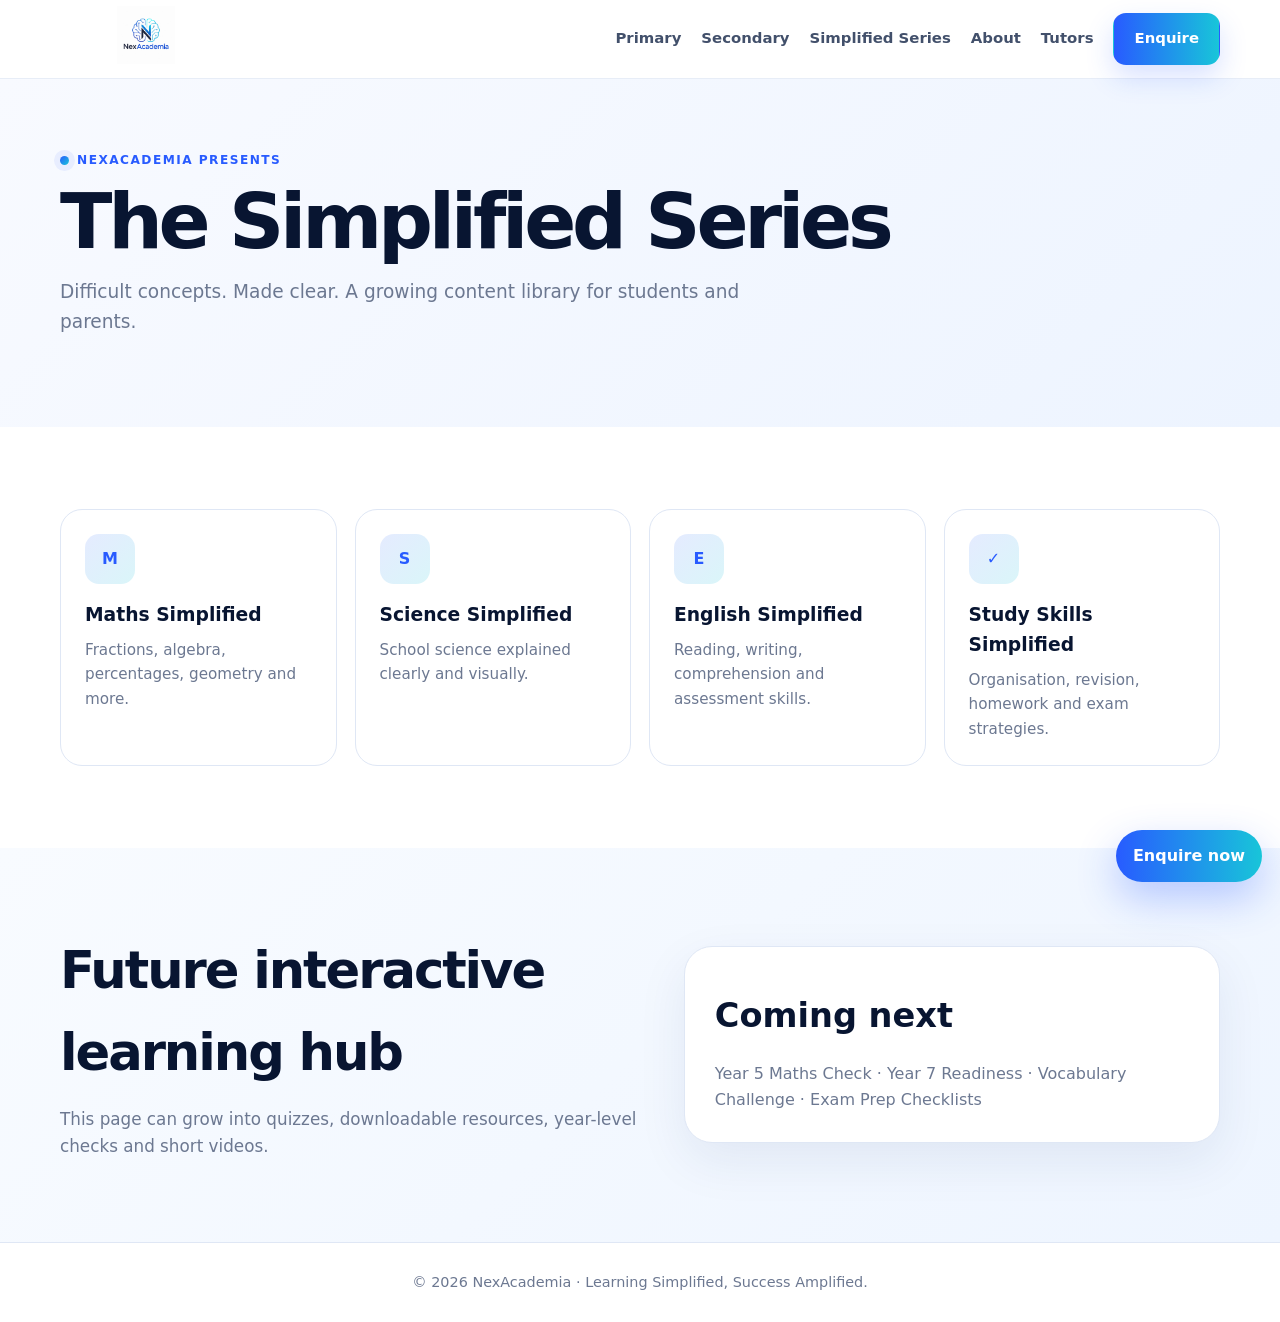
==== simplified-series.html @ be54f050 "Initial NexAcademia Website" ====
<!doctype html><html lang="en"><head><meta charset="utf-8"><meta name="viewport" content="width=device-width,initial-scale=1"><title>The Simplified Series</title><link rel="stylesheet" href="assets/styles.css"></head><body><header><div class="container nav"><a class="brand" href="index.html"><img src="assets/logo.png" alt="NexAcademia"></a><nav><a href="primary.html">Primary</a><a href="secondary.html">Secondary</a><a href="simplified-series.html">Simplified Series</a><a href="about.html">About</a><a href="tutors.html">Tutors</a><a class="btn btn-primary" href="#" data-open-enquiry>Enquire</a></nav></div></header><main><section class="page-hero"><div class="container"><div class="eyebrow"><span class="dot"></span>NexAcademia presents</div><h1>The Simplified Series</h1><p class="lead">Difficult concepts. Made clear. A growing content library for students and parents.</p></div></section><section><div class="container"><div class="cards"><div class="card reveal"><div class="icon">M</div><h3>Maths Simplified</h3><p>Fractions, algebra, percentages, geometry and more.</p></div><div class="card reveal"><div class="icon">S</div><h3>Science Simplified</h3><p>School science explained clearly and visually.</p></div><div class="card reveal"><div class="icon">E</div><h3>English Simplified</h3><p>Reading, writing, comprehension and assessment skills.</p></div><div class="card reveal"><div class="icon">✓</div><h3>Study Skills Simplified</h3><p>Organisation, revision, homework and exam strategies.</p></div></div></div></section><section class="challenge"><div class="container challenge-grid"><div><div class="section-head" style="text-align:left;margin:0"><h2>Future interactive learning hub</h2><p>This page can grow into quizzes, downloadable resources, year-level checks and short videos.</p></div></div><div class="challenge-card reveal"><div class="challenge-question">Coming next</div><div class="muted">Year 5 Maths Check · Year 7 Readiness · Vocabulary Challenge · Exam Prep Checklists</div></div></div></section></main><div class="modal" id="enquiryModal"><div class="modal-card"><button class="modal-close" data-close-modal>×</button><div class="eyebrow"><span class="dot"></span>Quick enquiry</div><h2 style="color:var(--navy)">Tell us what the student needs.</h2><p class="muted">Send us a few details and we’ll get back to you about the right tutoring support.</p><form class="form-grid nexa-enquiry-form"
      name="nexacademia-enquiry"
      method="POST">

  <div>
    <label>Parent / Carer Name</label>
    <input type="text" name="parent_name" required autocomplete="name" placeholder="Your name">
  </div>

  <div>
    <label>Email</label>
    <input type="email" name="email" required autocomplete="email" placeholder="Your email address">
  </div>

  <div>
    <label>Phone</label>
    <input type="tel" name="phone" required autocomplete="tel" placeholder="Your phone number">
  </div>

  <div>
    <label>Student Year Level</label>
    <select name="year_level" required>
      <option value="">Choose year level</option>
      <option>Kindergarten</option>
      <option>Year 1</option>
      <option>Year 2</option>
      <option>Year 3</option>
      <option>Year 4</option>
      <option>Year 5</option>
      <option>Year 6</option>
      <option>Year 7</option>
      <option>Year 8</option>
      <option>Year 9</option>
      <option>Year 10</option>
      <option>Year 11</option>
      <option>Year 12</option>
    </select>
  </div>

  <div>
    <label>Preferred Support</label>
    <select name="preferred_support">
      <option>In-person</option>
      <option>Online</option>
      <option>Either</option>
      <option>Not sure yet</option>
    </select>
  </div>

  <div>
    <label>Best Contact Method</label>
    <select name="contact_method">
      <option>Phone call</option>
      <option>Email</option>
      <option>SMS</option>
    </select>
  </div>

  <div class="full">
    <label>What does the student need help with?</label>
    <textarea name="message" required placeholder="Subjects, current schoolwork, concerns, upcoming assessments, preferred times, etc."></textarea>
  </div>

  <div class="full">
    <button class="btn btn-primary" type="submit">Send Enquiry</button>
    <p class="small muted" style="margin:.8rem 0 0">We’ll use these details only to respond to your tutoring enquiry.</p>
  </div>
</form></div></div><a class="sticky-cta" href="#" data-open-enquiry>Enquire now</a><footer><div class="container">© 2026 <span data-business>NexAcademia</span> · <span data-tagline>Learning Simplified, Success Amplified.</span></div></footer><script src="assets/content.js"></script><script src="assets/site.js"></script></body></html>
---- assets/styles.css ----
:root{--navy:#081531;--blue:#285BFF;--cyan:#18C5D9;--ink:#17223D;--muted:#6C7891;--light:#F6F9FF;--line:#DFE7F5;--shadow:0 22px 60px rgba(23,52,112,.13)}
*{box-sizing:border-box}html{scroll-behavior:smooth}body{margin:0;font-family:Inter,system-ui,-apple-system,"Segoe UI",Arial,sans-serif;color:var(--ink);line-height:1.6;overflow-x:hidden}a{text-decoration:none;color:inherit}button,input,select,textarea{font:inherit}.container{width:min(1160px,92%);margin:auto}section{padding:82px 0}.muted{color:var(--muted)}
header{position:sticky;top:0;z-index:100;background:rgba(255,255,255,.93);backdrop-filter:blur(14px);border-bottom:1px solid rgba(223,231,245,.75)}.nav{min-height:78px;display:flex;align-items:center;justify-content:space-between;gap:22px}.brand img{width:172px;max-height:58px;object-fit:contain}nav{display:flex;align-items:center;gap:20px;font-size:.93rem}nav a:not(.btn){color:#42506B;font-weight:750}nav a:hover{color:var(--blue)}
.btn{display:inline-flex;align-items:center;justify-content:center;gap:8px;padding:13px 20px;border-radius:13px;border:1px solid transparent;font-weight:850;cursor:pointer;transition:.22s}.btn:hover{transform:translateY(-2px)}.btn-primary{color:white;background:linear-gradient(90deg,var(--blue),var(--cyan));box-shadow:0 12px 28px rgba(40,91,255,.18)}.btn-outline{background:white;color:var(--blue);border-color:#B9C8FF}.btn-dark{background:var(--navy);color:white}
.hero{position:relative;min-height:710px;display:flex;align-items:center;padding:84px 0 68px;background:radial-gradient(circle at 86% 14%,rgba(24,197,217,.16),transparent 28%),radial-gradient(circle at 6% 88%,rgba(40,91,255,.10),transparent 30%),linear-gradient(#fff,#fbfdff);overflow:hidden}.hero-grid{display:grid;grid-template-columns:1.06fr .94fr;gap:56px;align-items:center}.eyebrow{display:flex;align-items:center;gap:8px;color:var(--blue);font-weight:900;text-transform:uppercase;letter-spacing:.12em;font-size:.76rem}.dot{width:9px;height:9px;border-radius:50%;background:linear-gradient(135deg,var(--blue),var(--cyan));box-shadow:0 0 0 6px rgba(40,91,255,.07)}h1{margin:.2em 0 .22em;font-size:clamp(3.1rem,6vw,5.8rem);line-height:.95;letter-spacing:-.055em;color:var(--navy)}.gradient{background:linear-gradient(90deg,var(--blue),var(--cyan));-webkit-background-clip:text;background-clip:text;color:transparent}.lead{font-size:1.16rem;color:var(--muted);max-width:740px}.actions{display:flex;gap:12px;flex-wrap:wrap;margin-top:27px}.trust-row{display:flex;gap:18px 24px;flex-wrap:wrap;margin-top:26px;color:var(--muted);font-size:.93rem}.trust-row strong{color:var(--ink)}
.hero-visual{min-height:500px;border-radius:34px;position:relative;overflow:hidden;background:linear-gradient(145deg,#07152F,#153D82);box-shadow:0 32px 90px rgba(11,35,78,.26)}.hero-visual:before{content:"";position:absolute;inset:0;background-image:linear-gradient(rgba(255,255,255,.045) 1px,transparent 1px),linear-gradient(90deg,rgba(255,255,255,.045) 1px,transparent 1px);background-size:30px 30px}.main-logo-card{position:absolute;left:50%;top:50%;transform:translate(-50%,-50%);width:72%;padding:18px;border-radius:24px;background:white;box-shadow:0 18px 50px rgba(0,0,0,.23);animation:breath 5.5s ease-in-out infinite}.main-logo-card img{width:100%;display:block}@keyframes breath{0%,100%{transform:translate(-50%,-50%) scale(1)}50%{transform:translate(-50%,-50%) scale(1.025)}}.orbit{position:absolute;border:1px solid rgba(255,255,255,.19);border-radius:50%;animation:spin 20s linear infinite}.orbit.a{width:310px;height:310px;right:-30px;top:30px}.orbit.b{width:210px;height:210px;left:-50px;bottom:20px;animation-direction:reverse}.orbit:before,.orbit:after{content:"";position:absolute;width:12px;height:12px;border-radius:50%;background:var(--cyan);box-shadow:0 0 16px rgba(24,197,217,.8)}.orbit:before{left:55px;top:18px}.orbit:after{right:45px;bottom:22px;background:#7A84FF}@keyframes spin{to{transform:rotate(360deg)}}.float-card{position:absolute;z-index:3;padding:12px 15px;border-radius:14px;background:rgba(255,255,255,.96);box-shadow:0 14px 34px rgba(0,0,0,.16);font-weight:850;color:var(--navy);font-size:.9rem;animation:float 6.5s ease-in-out infinite}.fc1{left:18px;top:24px}.fc2{right:18px;bottom:26px;animation-delay:1s}.fc3{left:26px;bottom:84px;animation-delay:2s}@keyframes float{0%,100%{transform:translateY(0)}50%{transform:translateY(-14px)}}
.section-head{max-width:800px;margin:0 auto 44px;text-align:center}.section-head h2{font-size:clamp(2.15rem,4vw,3.35rem);letter-spacing:-.04em;color:var(--navy);margin:0 0 12px}.section-head p{color:var(--muted);font-size:1.05rem;margin:0}.cards{display:grid;grid-template-columns:repeat(4,1fr);gap:18px}.card{border:1px solid var(--line);border-radius:22px;padding:24px;background:white;transition:.25s;position:relative;overflow:hidden}.card:hover{transform:translateY(-7px);box-shadow:0 18px 46px rgba(24,58,126,.1)}.icon{width:50px;height:50px;border-radius:14px;display:grid;place-items:center;background:linear-gradient(135deg,rgba(40,91,255,.12),rgba(24,197,217,.16));color:var(--blue);font-weight:900;margin-bottom:16px}.card h3{color:var(--navy);margin:0 0 8px}.card p{color:var(--muted);margin:0;font-size:.95rem}
.pathway{background:var(--light)}.path-grid{display:grid;grid-template-columns:1fr 1fr;gap:22px}.path-card{border-radius:28px;padding:32px;min-height:320px;position:relative;overflow:hidden;color:white;box-shadow:var(--shadow)}.path-card.primary{background:linear-gradient(145deg,#0E879B,#1DC4D8)}.path-card.secondary{background:linear-gradient(145deg,#17275E,#5158D9)}.path-card h3{font-size:2.1rem;margin:0 0 10px}.path-card p{max-width:540px;color:rgba(255,255,255,.88)}.path-badge{display:inline-flex;padding:7px 10px;border:1px solid rgba(255,255,255,.25);border-radius:999px;font-size:.78rem;font-weight:800}
.quiz-wrap{display:grid;grid-template-columns:.9fr 1.1fr;gap:28px}.quiz-intro{border-radius:28px;padding:32px;background:linear-gradient(145deg,#0B1739,#173F82);color:white}.quiz-intro h3{font-size:2rem;margin:0 0 12px}.quiz-intro p{color:#DCE7FF}.quiz-card{border:1px solid var(--line);border-radius:28px;padding:30px;background:white;box-shadow:0 18px 50px rgba(22,50,105,.07)}.progress{height:9px;border-radius:999px;background:#EDF1F8;overflow:hidden;margin-bottom:24px}.progress span{display:block;height:100%;width:0;background:linear-gradient(90deg,var(--blue),var(--cyan));transition:.35s}.quiz-q{font-size:1.35rem;font-weight:900;color:var(--navy);margin-bottom:18px}.quiz-options{display:grid;gap:10px}.quiz-option{padding:14px 16px;border:1px solid var(--line);border-radius:14px;background:#fff;cursor:pointer;text-align:left;font-weight:750;color:#35425F;transition:.2s}.quiz-option:hover{border-color:#AFC1FF;background:#F8FAFF}.quiz-result{padding:18px;border-radius:16px;background:#F6F9FF;border:1px solid var(--line);margin-top:16px}.hidden{display:none!important}
.challenge{background:linear-gradient(135deg,#F8FBFF,#EEF5FF)}.challenge-grid{display:grid;grid-template-columns:1fr .9fr;gap:28px;align-items:center}.challenge-card{border-radius:28px;background:white;border:1px solid var(--line);padding:30px;box-shadow:0 18px 50px rgba(23,52,112,.08)}.challenge-question{font-size:2.1rem;font-weight:900;color:var(--navy);margin:12px 0 18px}.answer-box{display:flex;gap:10px}.answer-box input{flex:1;padding:14px;border:1px solid #CAD6EA;border-radius:12px}.answer-feedback{margin-top:14px;font-weight:800}.challenge-points{display:grid;gap:14px}.challenge-point{padding:18px;border-radius:16px;background:white;border:1px solid var(--line)}.challenge-point strong{display:block;color:var(--navy);margin-bottom:4px}
.testimonials{background:var(--light)}.slider{max-width:850px;margin:auto}.slide{display:none;border:1px solid var(--line);border-radius:26px;padding:30px;background:white;box-shadow:0 18px 50px rgba(23,52,112,.07)}.slide.active{display:block;animation:fade .35s ease}@keyframes fade{from{opacity:.4;transform:translateY(6px)}to{opacity:1;transform:none}}.quote{font-size:1.2rem;line-height:1.7;color:#2C3955}.quote-by{margin-top:16px;color:var(--muted);font-weight:750}.slider-controls{display:flex;justify-content:center;gap:10px;margin-top:16px}.slider-controls button{width:38px;height:38px;border-radius:50%;border:1px solid var(--line);background:white;cursor:pointer}
.series{background:linear-gradient(135deg,#081531,#143F85);color:white}.series-grid{display:grid;grid-template-columns:1fr .9fr;gap:30px;align-items:center}.series p{color:#DCE7FF}.series-card{border:1px solid rgba(255,255,255,.14);border-radius:24px;padding:26px;background:rgba(255,255,255,.075)}.series-list{display:grid;grid-template-columns:1fr 1fr;gap:12px;margin-top:16px}.series-item{padding:14px;border:1px solid rgba(255,255,255,.14);border-radius:14px;background:rgba(255,255,255,.07)}
.faq{max-width:900px;margin:auto}.faq-item{border-bottom:1px solid var(--line)}.faq-q{width:100%;display:flex;justify-content:space-between;align-items:center;padding:20px 0;background:none;border:0;text-align:left;font-weight:900;color:var(--navy);cursor:pointer}.faq-a{display:none;padding:0 0 20px;color:var(--muted)}.faq-item.open .faq-a{display:block}.faq-q span:last-child{font-size:1.4rem;transition:.2s}.faq-item.open .faq-q span:last-child{transform:rotate(45deg)}
.cta-box{border-radius:30px;padding:44px 28px;text-align:center;color:white;background:linear-gradient(135deg,#081531,#194E9E);box-shadow:0 24px 65px rgba(18,49,107,.18)}.cta-box h2{font-size:clamp(2.3rem,4vw,3.6rem);margin:0 0 12px}.cta-box p{color:#DCE7FF;max-width:720px;margin:0 auto 24px}.sticky-cta{position:fixed;right:18px;bottom:18px;z-index:90;padding:13px 17px;border-radius:999px;background:linear-gradient(90deg,var(--blue),var(--cyan));color:white;font-weight:900;box-shadow:0 16px 40px rgba(40,91,255,.3)}
.modal{position:fixed;inset:0;z-index:120;background:rgba(5,15,35,.6);display:none;align-items:center;justify-content:center;padding:20px}.modal.open{display:flex}.modal-card{width:min(620px,96%);border-radius:26px;background:white;padding:28px;box-shadow:0 30px 80px rgba(0,0,0,.25);position:relative}.modal-close{position:absolute;right:16px;top:14px;border:0;background:#F1F4F9;width:36px;height:36px;border-radius:50%;cursor:pointer}.form-grid{display:grid;grid-template-columns:1fr 1fr;gap:14px}.full{grid-column:1/-1}label{display:block;font-weight:800;color:var(--navy);margin-bottom:6px}input,select,textarea{width:100%;padding:13px;border:1px solid #CBD7EA;border-radius:12px}textarea{min-height:110px;resize:vertical}
.page-hero{padding:72px 0;background:linear-gradient(135deg,#F8FAFF,#EDF4FF)}.page-grid{display:grid;grid-template-columns:1fr 1fr;gap:30px;align-items:center}.info-panel{border-radius:28px;padding:32px;background:linear-gradient(145deg,#0B1739,#184A97);color:white;min-height:330px}.info-panel p{color:#DCE7FF}.subject-grid{display:grid;grid-template-columns:1fr 1fr;gap:12px;margin-top:22px}.subject-pill{padding:14px 16px;border:1px solid var(--line);border-radius:13px;background:white;font-weight:800;color:var(--navy)}.steps{display:grid;grid-template-columns:repeat(5,1fr);gap:14px}.step{background:white;border:1px solid var(--line);border-radius:18px;padding:20px}.step-num{width:36px;height:36px;border-radius:50%;display:grid;place-items:center;color:white;font-weight:900;background:linear-gradient(135deg,var(--blue),var(--cyan));margin-bottom:12px}.step h3{color:var(--navy);margin:0 0 8px}.step p{color:var(--muted);margin:0;font-size:.9rem}
footer{padding:28px 0;border-top:1px solid var(--line);color:var(--muted);text-align:center;font-size:.9rem}.reveal{opacity:0;transform:translateY(18px);transition:opacity .6s ease,transform .6s ease}.reveal.visible{opacity:1;transform:none}
@media(max-width:980px){.hero-grid,.path-grid,.quiz-wrap,.challenge-grid,.series-grid,.page-grid{grid-template-columns:1fr}.cards{grid-template-columns:1fr 1fr}.steps{grid-template-columns:1fr 1fr}nav a:not(.btn){display:none}.hero{min-height:auto}}@media(max-width:650px){.cards,.series-list,.subject-grid,.steps,.form-grid{grid-template-columns:1fr}.full{grid-column:auto}.nav{flex-wrap:wrap;padding:10px 0}.brand img{width:145px}h1{font-size:3.15rem}.hero-visual{min-height:410px}.main-logo-card{width:82%}}
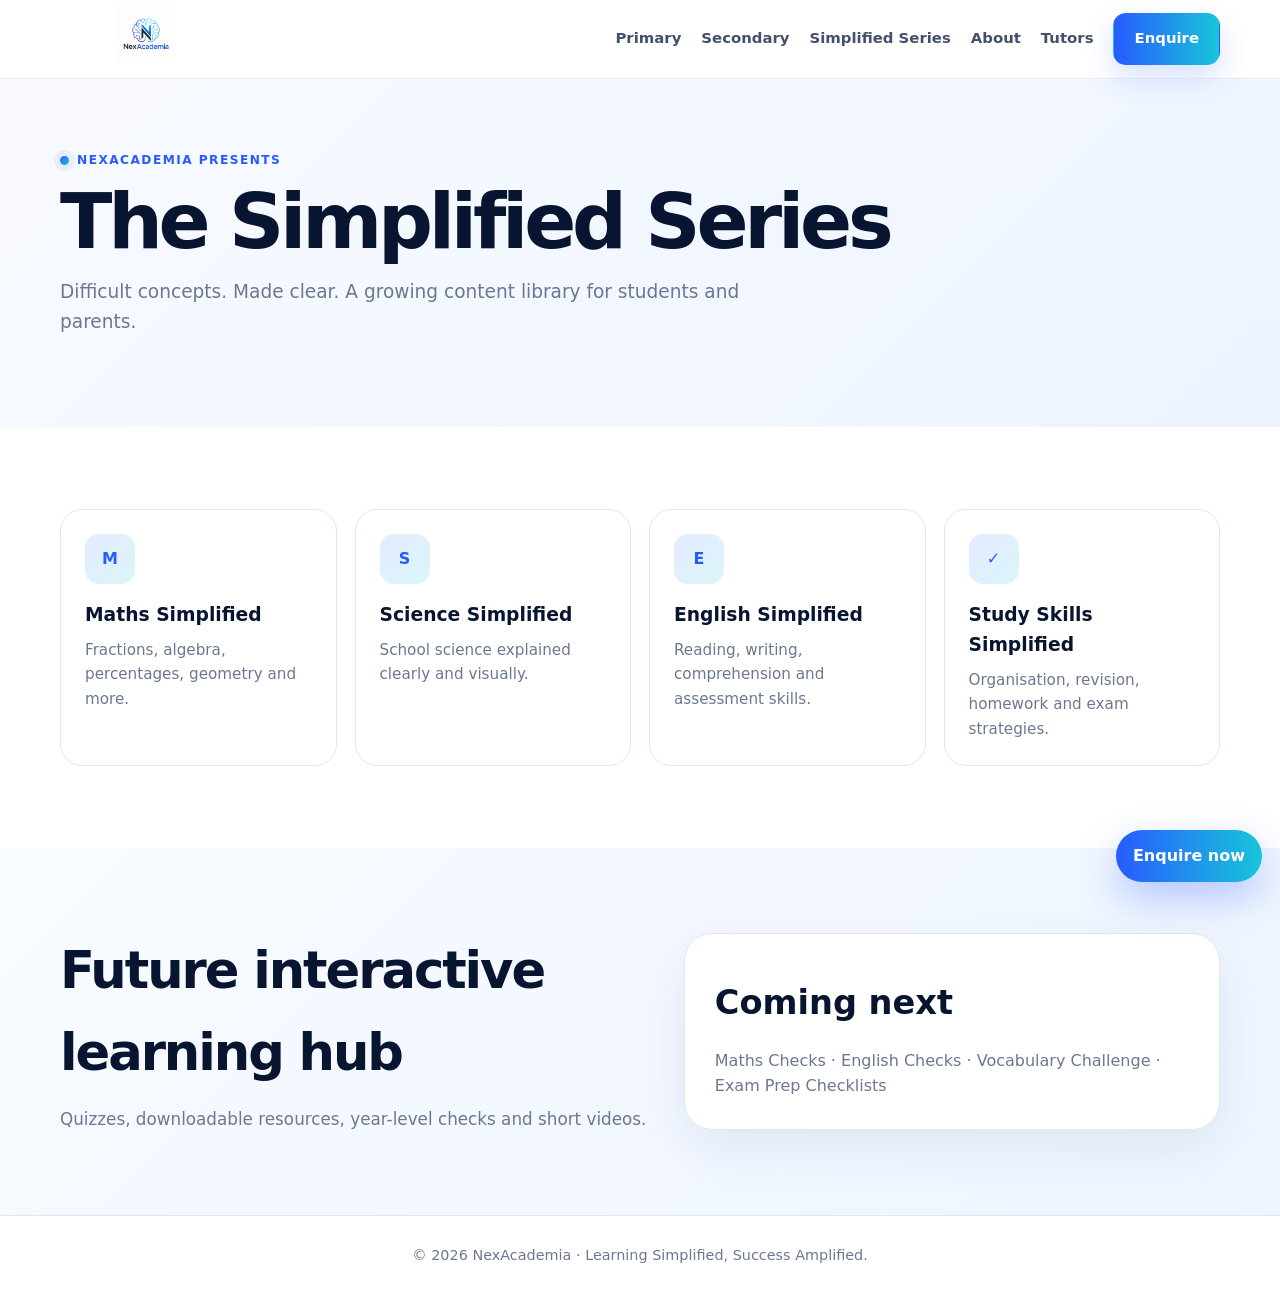
==== commit 7d6c84a4: "Update simplified-series.html" ====
--- a/simplified-series.html
+++ b/simplified-series.html
@@ -1,4 +1,4 @@
-<!doctype html><html lang="en"><head><meta charset="utf-8"><meta name="viewport" content="width=device-width,initial-scale=1"><title>The Simplified Series</title><link rel="stylesheet" href="assets/styles.css"></head><body><header><div class="container nav"><a class="brand" href="index.html"><img src="assets/logo.png" alt="NexAcademia"></a><nav><a href="primary.html">Primary</a><a href="secondary.html">Secondary</a><a href="simplified-series.html">Simplified Series</a><a href="about.html">About</a><a href="tutors.html">Tutors</a><a class="btn btn-primary" href="#" data-open-enquiry>Enquire</a></nav></div></header><main><section class="page-hero"><div class="container"><div class="eyebrow"><span class="dot"></span>NexAcademia presents</div><h1>The Simplified Series</h1><p class="lead">Difficult concepts. Made clear. A growing content library for students and parents.</p></div></section><section><div class="container"><div class="cards"><div class="card reveal"><div class="icon">M</div><h3>Maths Simplified</h3><p>Fractions, algebra, percentages, geometry and more.</p></div><div class="card reveal"><div class="icon">S</div><h3>Science Simplified</h3><p>School science explained clearly and visually.</p></div><div class="card reveal"><div class="icon">E</div><h3>English Simplified</h3><p>Reading, writing, comprehension and assessment skills.</p></div><div class="card reveal"><div class="icon">✓</div><h3>Study Skills Simplified</h3><p>Organisation, revision, homework and exam strategies.</p></div></div></div></section><section class="challenge"><div class="container challenge-grid"><div><div class="section-head" style="text-align:left;margin:0"><h2>Future interactive learning hub</h2><p>This page can grow into quizzes, downloadable resources, year-level checks and short videos.</p></div></div><div class="challenge-card reveal"><div class="challenge-question">Coming next</div><div class="muted">Year 5 Maths Check · Year 7 Readiness · Vocabulary Challenge · Exam Prep Checklists</div></div></div></section></main><div class="modal" id="enquiryModal"><div class="modal-card"><button class="modal-close" data-close-modal>×</button><div class="eyebrow"><span class="dot"></span>Quick enquiry</div><h2 style="color:var(--navy)">Tell us what the student needs.</h2><p class="muted">Send us a few details and we’ll get back to you about the right tutoring support.</p><form class="form-grid nexa-enquiry-form"
+<!doctype html><html lang="en"><head><meta charset="utf-8"><meta name="viewport" content="width=device-width,initial-scale=1"><title>The Simplified Series</title><link rel="stylesheet" href="assets/styles.css"></head><body><header><div class="container nav"><a class="brand" href="index.html"><img src="assets/logo.png" alt="NexAcademia"></a><nav><a href="primary.html">Primary</a><a href="secondary.html">Secondary</a><a href="simplified-series.html">Simplified Series</a><a href="about.html">About</a><a href="tutors.html">Tutors</a><a class="btn btn-primary" href="#" data-open-enquiry>Enquire</a></nav></div></header><main><section class="page-hero"><div class="container"><div class="eyebrow"><span class="dot"></span>NexAcademia presents</div><h1>The Simplified Series</h1><p class="lead">Difficult concepts. Made clear. A growing content library for students and parents.</p></div></section><section><div class="container"><div class="cards"><div class="card reveal"><div class="icon">M</div><h3>Maths Simplified</h3><p>Fractions, algebra, percentages, geometry and more.</p></div><div class="card reveal"><div class="icon">S</div><h3>Science Simplified</h3><p>School science explained clearly and visually.</p></div><div class="card reveal"><div class="icon">E</div><h3>English Simplified</h3><p>Reading, writing, comprehension and assessment skills.</p></div><div class="card reveal"><div class="icon">✓</div><h3>Study Skills Simplified</h3><p>Organisation, revision, homework and exam strategies.</p></div></div></div></section><section class="challenge"><div class="container challenge-grid"><div><div class="section-head" style="text-align:left;margin:0"><h2>Future interactive learning hub</h2><p>Quizzes, downloadable resources, year-level checks and short videos.</p></div></div><div class="challenge-card reveal"><div class="challenge-question">Coming next</div><div class="muted"> Maths Checks · English Checks · Vocabulary Challenge · Exam Prep Checklists</div></div></div></section></main><div class="modal" id="enquiryModal"><div class="modal-card"><button class="modal-close" data-close-modal>×</button><div class="eyebrow"><span class="dot"></span>Quick enquiry</div><h2 style="color:var(--navy)">Tell us what the student needs.</h2><p class="muted">Send us a few details and we’ll get back to you about the right tutoring support.</p><form class="form-grid nexa-enquiry-form"
       name="nexacademia-enquiry"
       method="POST">
 
@@ -65,4 +65,4 @@
     <button class="btn btn-primary" type="submit">Send Enquiry</button>
     <p class="small muted" style="margin:.8rem 0 0">We’ll use these details only to respond to your tutoring enquiry.</p>
   </div>
-</form></div></div><a class="sticky-cta" href="#" data-open-enquiry>Enquire now</a><footer><div class="container">© 2026 <span data-business>NexAcademia</span> · <span data-tagline>Learning Simplified, Success Amplified.</span></div></footer><script src="assets/content.js"></script><script src="assets/site.js"></script></body></html>+</form></div></div><a class="sticky-cta" href="#" data-open-enquiry>Enquire now</a><footer><div class="container">© 2026 <span data-business>NexAcademia</span> · <span data-tagline>Learning Simplified, Success Amplified.</span></div></footer><script src="assets/content.js"></script><script src="assets/site.js"></script></body></html>
